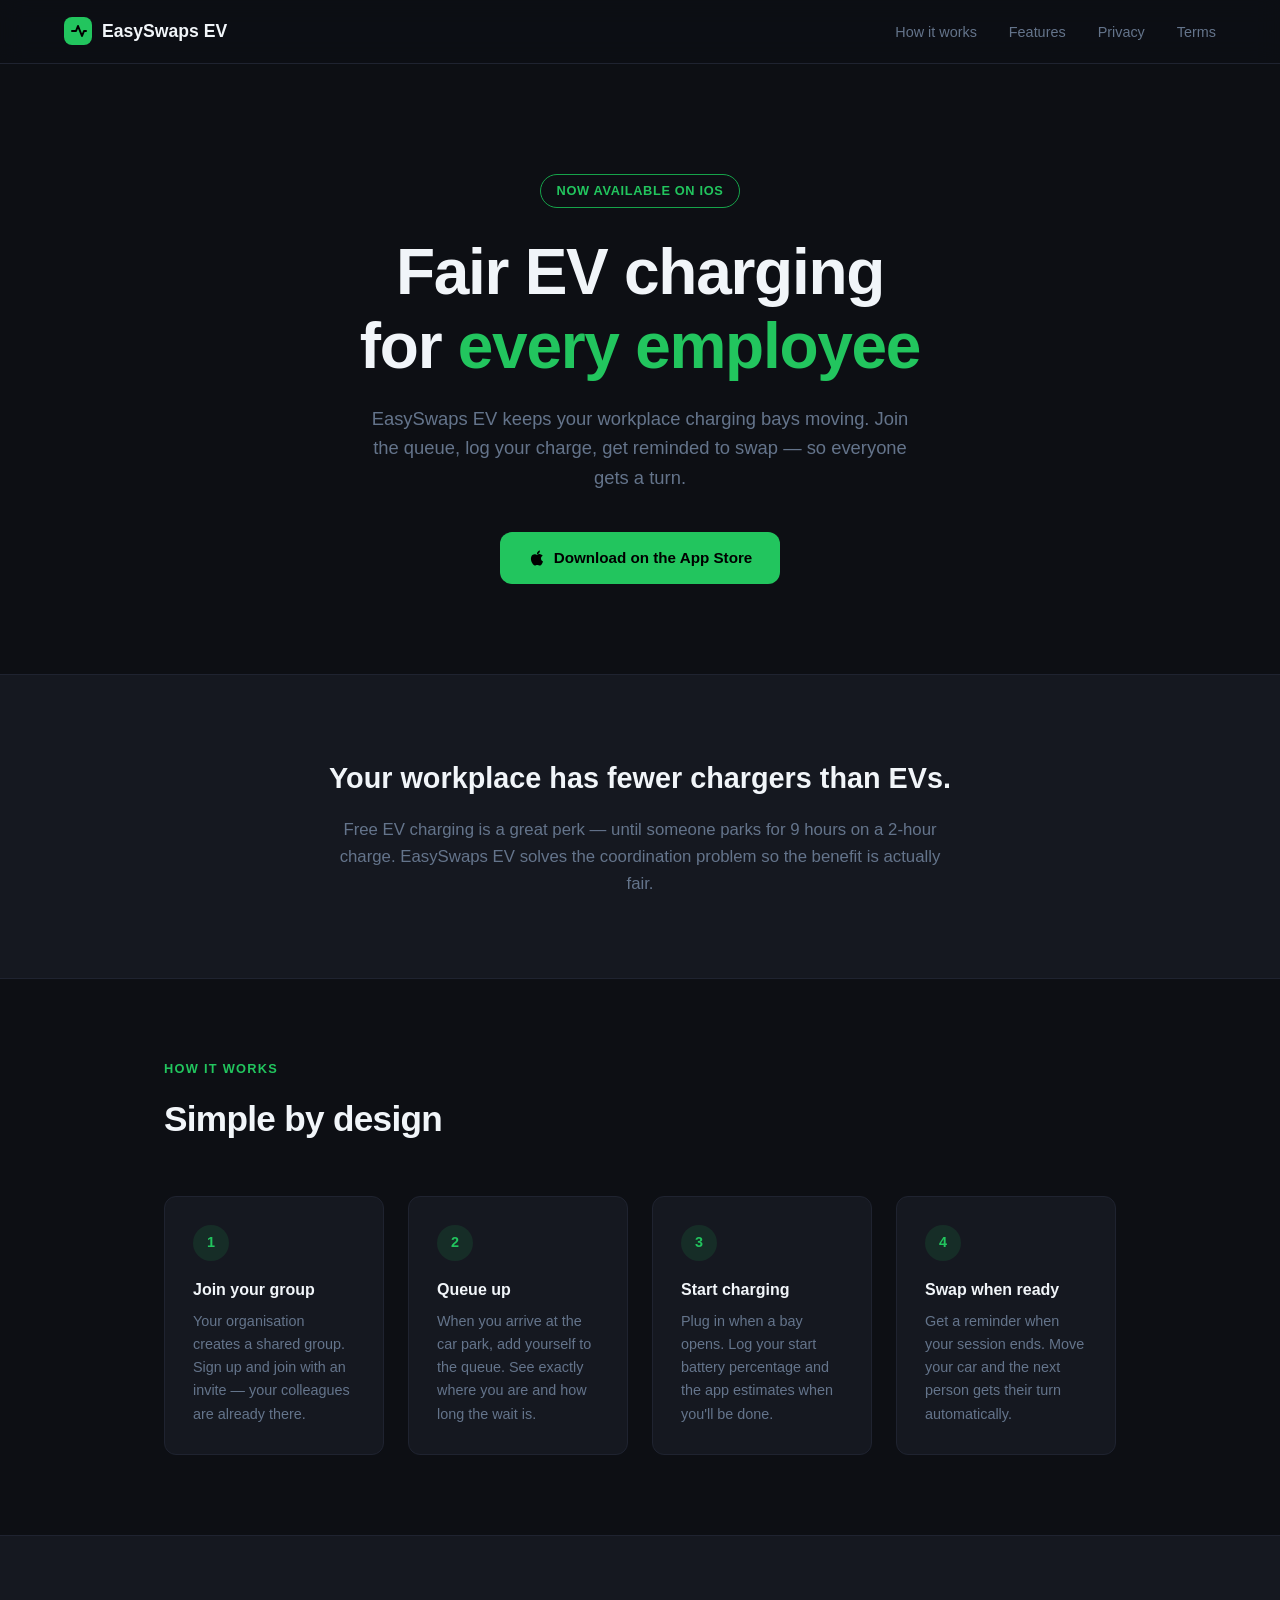
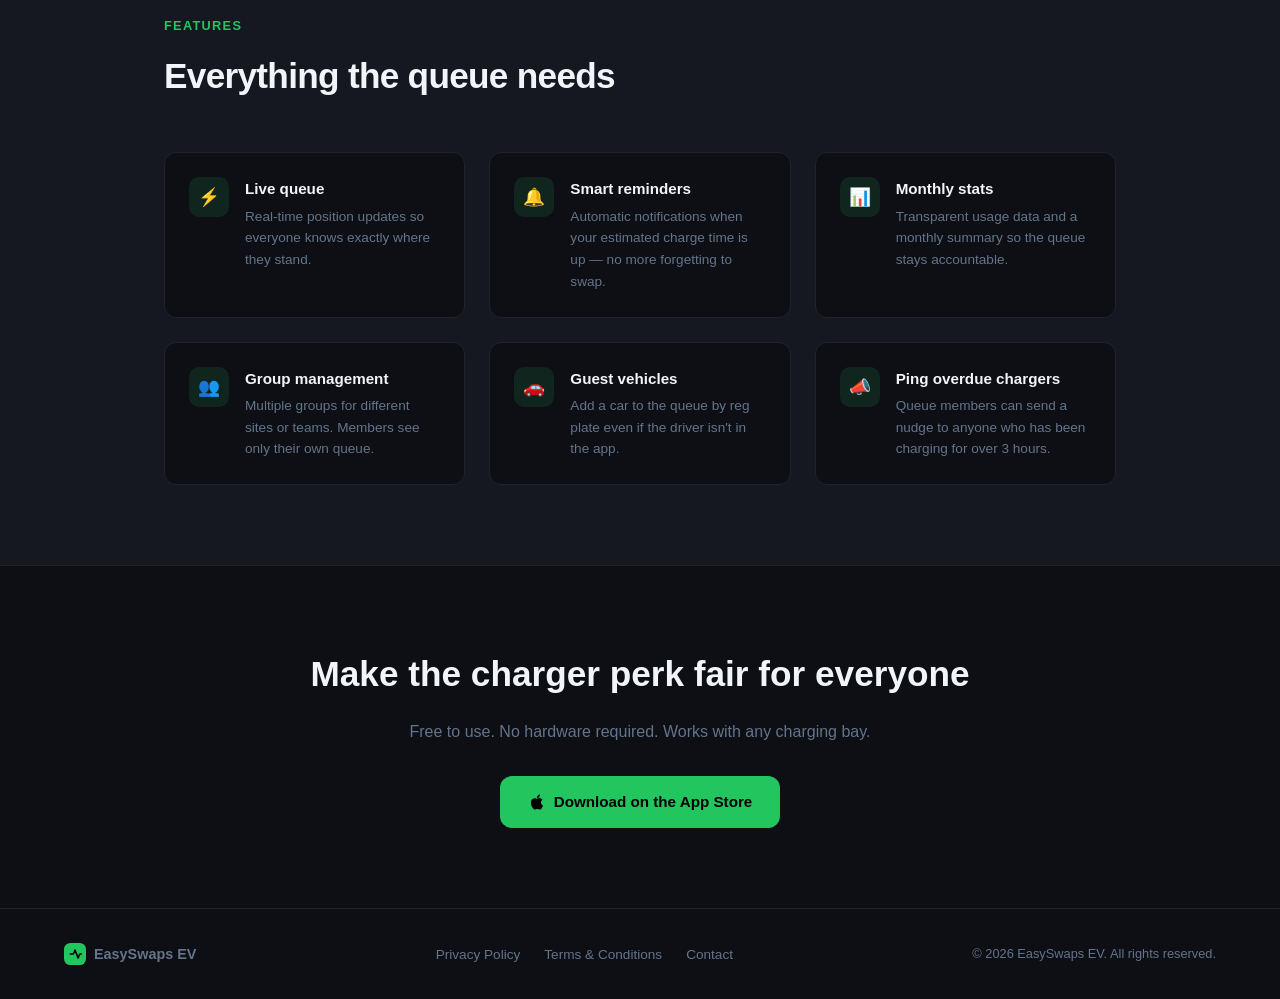
==== index.html @ 874abea4 "feat: initial website — homepage, privacy policy, terms and conditions Co-Authored-By: Claude Sonnet" ====
<!DOCTYPE html>
<html lang="en">
<head>
  <meta charset="UTF-8" />
  <meta name="viewport" content="width=device-width, initial-scale=1.0" />
  <meta name="description" content="EasySwaps EV — the fair workplace EV charging queue app. Join, charge, swap. No more charger hogging." />
  <title>EasySwaps EV — Fair Workplace EV Charging</title>
  <link rel="stylesheet" href="style.css" />
</head>
<body>

<nav>
  <a href="/" class="nav-logo">
    <svg width="28" height="28" viewBox="0 0 28 28" fill="none">
      <rect width="28" height="28" rx="8" fill="#22c55e"/>
      <path d="M8 14h4l2-5 4 10 2-5h2" stroke="#000" stroke-width="2" stroke-linecap="round" stroke-linejoin="round"/>
    </svg>
    EasySwaps EV
  </a>
  <ul class="nav-links">
    <li><a href="#how-it-works">How it works</a></li>
    <li><a href="#features">Features</a></li>
    <li><a href="privacy.html">Privacy</a></li>
    <li><a href="terms.html">Terms</a></li>
  </ul>
</nav>

<!-- HERO -->
<section class="hero">
  <div class="container">
    <div class="hero-badge">Now available on iOS</div>
    <h1>Fair EV charging<br>for <span>every employee</span></h1>
    <p>EasySwaps EV keeps your workplace charging bays moving. Join the queue, log your charge, get reminded to swap — so everyone gets a turn.</p>
    <div class="hero-actions">
      <a href="#" class="btn btn-primary">
        <svg width="18" height="18" viewBox="0 0 24 24" fill="currentColor"><path d="M18.71 19.5c-.83 1.24-1.71 2.45-3.05 2.47-1.34.03-1.77-.79-3.29-.79-1.53 0-2 .77-3.27.82-1.31.05-2.3-1.32-3.14-2.53C4.25 17 2.94 12.45 4.7 9.39c.87-1.52 2.43-2.48 4.12-2.51 1.28-.02 2.5.87 3.29.87.78 0 2.26-1.07 3.8-.91.65.03 2.47.26 3.64 1.98l-.09.06c-.22.15-2.18 1.27-2.16 3.8.03 3.02 2.65 4.03 2.68 4.04l-.07.28ZM13 3.5c.73-.83 1.94-1.46 2.94-1.5.13 1.17-.34 2.35-1.04 3.19-.69.85-1.83 1.51-2.95 1.42-.15-1.15.41-2.35 1.05-3.11Z"/></svg>
        Download on the App Store
      </a>
    </div>
  </div>
</section>

<!-- PROBLEM -->
<section class="problem">
  <div class="container">
    <h2>Your workplace has fewer chargers than EVs.</h2>
    <p>Free EV charging is a great perk — until someone parks for 9 hours on a 2-hour charge. EasySwaps EV solves the coordination problem so the benefit is actually fair.</p>
  </div>
</section>

<!-- HOW IT WORKS -->
<section id="how-it-works">
  <div class="container">
    <div class="section-label">How it works</div>
    <h2 class="section-title">Simple by design</h2>
    <div class="steps">
      <div class="step">
        <div class="step-number">1</div>
        <h3>Join your group</h3>
        <p>Your organisation creates a shared group. Sign up and join with an invite — your colleagues are already there.</p>
      </div>
      <div class="step">
        <div class="step-number">2</div>
        <h3>Queue up</h3>
        <p>When you arrive at the car park, add yourself to the queue. See exactly where you are and how long the wait is.</p>
      </div>
      <div class="step">
        <div class="step-number">3</div>
        <h3>Start charging</h3>
        <p>Plug in when a bay opens. Log your start battery percentage and the app estimates when you'll be done.</p>
      </div>
      <div class="step">
        <div class="step-number">4</div>
        <h3>Swap when ready</h3>
        <p>Get a reminder when your session ends. Move your car and the next person gets their turn automatically.</p>
      </div>
    </div>
  </div>
</section>

<!-- FEATURES -->
<section class="features-bg" id="features">
  <div class="container">
    <div class="section-label">Features</div>
    <h2 class="section-title">Everything the queue needs</h2>
    <div class="features-grid">

      <div class="feature">
        <div class="feature-icon">⚡</div>
        <div>
          <h3>Live queue</h3>
          <p>Real-time position updates so everyone knows exactly where they stand.</p>
        </div>
      </div>

      <div class="feature">
        <div class="feature-icon">🔔</div>
        <div>
          <h3>Smart reminders</h3>
          <p>Automatic notifications when your estimated charge time is up — no more forgetting to swap.</p>
        </div>
      </div>

      <div class="feature">
        <div class="feature-icon">📊</div>
        <div>
          <h3>Monthly stats</h3>
          <p>Transparent usage data and a monthly summary so the queue stays accountable.</p>
        </div>
      </div>

      <div class="feature">
        <div class="feature-icon">👥</div>
        <div>
          <h3>Group management</h3>
          <p>Multiple groups for different sites or teams. Members see only their own queue.</p>
        </div>
      </div>

      <div class="feature">
        <div class="feature-icon">🚗</div>
        <div>
          <h3>Guest vehicles</h3>
          <p>Add a car to the queue by reg plate even if the driver isn't in the app.</p>
        </div>
      </div>

      <div class="feature">
        <div class="feature-icon">📣</div>
        <div>
          <h3>Ping overdue chargers</h3>
          <p>Queue members can send a nudge to anyone who has been charging for over 3 hours.</p>
        </div>
      </div>

    </div>
  </div>
</section>

<!-- CTA -->
<section class="cta">
  <div class="container">
    <h2>Make the charger perk fair for everyone</h2>
    <p>Free to use. No hardware required. Works with any charging bay.</p>
    <a href="#" class="btn btn-primary">
      <svg width="18" height="18" viewBox="0 0 24 24" fill="currentColor"><path d="M18.71 19.5c-.83 1.24-1.71 2.45-3.05 2.47-1.34.03-1.77-.79-3.29-.79-1.53 0-2 .77-3.27.82-1.31.05-2.3-1.32-3.14-2.53C4.25 17 2.94 12.45 4.7 9.39c.87-1.52 2.43-2.48 4.12-2.51 1.28-.02 2.5.87 3.29.87.78 0 2.26-1.07 3.8-.91.65.03 2.47.26 3.64 1.98l-.09.06c-.22.15-2.18 1.27-2.16 3.8.03 3.02 2.65 4.03 2.68 4.04l-.07.28ZM13 3.5c.73-.83 1.94-1.46 2.94-1.5.13 1.17-.34 2.35-1.04 3.19-.69.85-1.83 1.51-2.95 1.42-.15-1.15.41-2.35 1.05-3.11Z"/></svg>
      Download on the App Store
    </a>
  </div>
</section>

<footer>
  <div class="footer-logo">
    <svg width="22" height="22" viewBox="0 0 28 28" fill="none">
      <rect width="28" height="28" rx="8" fill="#22c55e"/>
      <path d="M8 14h4l2-5 4 10 2-5h2" stroke="#000" stroke-width="2" stroke-linecap="round" stroke-linejoin="round"/>
    </svg>
    EasySwaps EV
  </div>
  <ul class="footer-links">
    <li><a href="privacy.html">Privacy Policy</a></li>
    <li><a href="terms.html">Terms &amp; Conditions</a></li>
    <li><a href="mailto:support@easyswapsev.co.uk">Contact</a></li>
  </ul>
  <span class="footer-copy">&copy; 2026 EasySwaps EV. All rights reserved.</span>
</footer>

</body>
</html>
---- style.css ----
*, *::before, *::after { box-sizing: border-box; margin: 0; padding: 0; }

:root {
  --bg:        #0d0f14;
  --surface:   #151820;
  --border:    #1f2330;
  --green:     #22c55e;
  --green-dim: #16a34a;
  --text:      #f1f5f9;
  --muted:     #64748b;
  --radius:    12px;
}

html { scroll-behavior: smooth; }

body {
  background: var(--bg);
  color: var(--text);
  font-family: -apple-system, BlinkMacSystemFont, "SF Pro Display", "Segoe UI", sans-serif;
  font-size: 16px;
  line-height: 1.6;
  -webkit-font-smoothing: antialiased;
}

a { color: var(--green); text-decoration: none; }
a:hover { text-decoration: underline; }

/* ── NAV ── */
nav {
  position: sticky;
  top: 0;
  z-index: 100;
  display: flex;
  align-items: center;
  justify-content: space-between;
  padding: 0 5%;
  height: 64px;
  background: rgba(13, 15, 20, 0.85);
  backdrop-filter: blur(12px);
  -webkit-backdrop-filter: blur(12px);
  border-bottom: 1px solid var(--border);
}

.nav-logo {
  display: flex;
  align-items: center;
  gap: 10px;
  font-weight: 700;
  font-size: 1.1rem;
  color: var(--text);
  text-decoration: none;
}

.nav-logo svg { flex-shrink: 0; }

.nav-links {
  display: flex;
  gap: 32px;
  list-style: none;
}

.nav-links a {
  color: var(--muted);
  font-size: 0.9rem;
  font-weight: 500;
  transition: color 0.2s;
}

.nav-links a:hover { color: var(--text); text-decoration: none; }

/* ── LAYOUT ── */
.container {
  max-width: 1080px;
  margin: 0 auto;
  padding: 0 5%;
}

section { padding: 80px 0; }

/* ── HERO ── */
.hero {
  text-align: center;
  padding: 110px 0 90px;
}

.hero-badge {
  display: inline-block;
  padding: 6px 16px;
  border-radius: 999px;
  border: 1px solid var(--green-dim);
  color: var(--green);
  font-size: 0.8rem;
  font-weight: 600;
  letter-spacing: 0.05em;
  text-transform: uppercase;
  margin-bottom: 28px;
}

.hero h1 {
  font-size: clamp(2.4rem, 5vw, 4rem);
  font-weight: 800;
  line-height: 1.15;
  letter-spacing: -0.02em;
  margin-bottom: 20px;
}

.hero h1 span { color: var(--green); }

.hero p {
  font-size: 1.15rem;
  color: var(--muted);
  max-width: 560px;
  margin: 0 auto 40px;
}

.btn {
  display: inline-flex;
  align-items: center;
  gap: 8px;
  padding: 14px 28px;
  border-radius: var(--radius);
  font-weight: 600;
  font-size: 0.95rem;
  transition: opacity 0.2s;
  cursor: pointer;
  border: none;
}

.btn-primary { background: var(--green); color: #000; }
.btn-primary:hover { opacity: 0.85; text-decoration: none; }
.btn-ghost {
  background: transparent;
  color: var(--text);
  border: 1px solid var(--border);
}
.btn-ghost:hover { border-color: var(--muted); text-decoration: none; }

.hero-actions { display: flex; gap: 12px; justify-content: center; flex-wrap: wrap; }

/* ── PROBLEM ── */
.problem {
  background: var(--surface);
  border-top: 1px solid var(--border);
  border-bottom: 1px solid var(--border);
  text-align: center;
}

.problem h2 { font-size: 1.8rem; font-weight: 700; margin-bottom: 16px; }
.problem p { color: var(--muted); max-width: 620px; margin: 0 auto; font-size: 1.05rem; }

/* ── HOW IT WORKS ── */
.section-label {
  color: var(--green);
  font-size: 0.8rem;
  font-weight: 700;
  letter-spacing: 0.1em;
  text-transform: uppercase;
  margin-bottom: 12px;
}

.section-title {
  font-size: clamp(1.6rem, 3vw, 2.2rem);
  font-weight: 700;
  letter-spacing: -0.02em;
  margin-bottom: 48px;
}

.steps {
  display: grid;
  grid-template-columns: repeat(auto-fit, minmax(220px, 1fr));
  gap: 24px;
}

.step {
  background: var(--surface);
  border: 1px solid var(--border);
  border-radius: var(--radius);
  padding: 28px;
}

.step-number {
  width: 36px;
  height: 36px;
  border-radius: 50%;
  background: rgba(34, 197, 94, 0.12);
  color: var(--green);
  font-weight: 700;
  font-size: 0.9rem;
  display: flex;
  align-items: center;
  justify-content: center;
  margin-bottom: 16px;
}

.step h3 { font-size: 1rem; font-weight: 600; margin-bottom: 8px; }
.step p  { color: var(--muted); font-size: 0.9rem; }

/* ── FEATURES ── */
.features-bg { background: var(--surface); border-top: 1px solid var(--border); border-bottom: 1px solid var(--border); }

.features-grid {
  display: grid;
  grid-template-columns: repeat(auto-fit, minmax(260px, 1fr));
  gap: 24px;
}

.feature {
  display: flex;
  gap: 16px;
  padding: 24px;
  background: var(--bg);
  border: 1px solid var(--border);
  border-radius: var(--radius);
}

.feature-icon {
  width: 40px;
  height: 40px;
  flex-shrink: 0;
  border-radius: 10px;
  background: rgba(34, 197, 94, 0.12);
  display: flex;
  align-items: center;
  justify-content: center;
  color: var(--green);
  font-size: 1.1rem;
}

.feature h3 { font-size: 0.95rem; font-weight: 600; margin-bottom: 4px; }
.feature p  { color: var(--muted); font-size: 0.85rem; }

/* ── CTA ── */
.cta { text-align: center; }
.cta h2 { font-size: clamp(1.6rem, 3vw, 2.2rem); font-weight: 700; margin-bottom: 16px; }
.cta p  { color: var(--muted); margin-bottom: 32px; }

/* ── FOOTER ── */
footer {
  border-top: 1px solid var(--border);
  padding: 32px 5%;
  display: flex;
  align-items: center;
  justify-content: space-between;
  flex-wrap: wrap;
  gap: 16px;
}

.footer-logo {
  display: flex;
  align-items: center;
  gap: 8px;
  font-weight: 600;
  font-size: 0.9rem;
  color: var(--muted);
}

.footer-links {
  display: flex;
  gap: 24px;
  list-style: none;
}

.footer-links a { color: var(--muted); font-size: 0.85rem; }
.footer-links a:hover { color: var(--text); text-decoration: none; }

.footer-copy { color: var(--muted); font-size: 0.8rem; }

/* ── LEGAL PAGES ── */
.legal-hero {
  padding: 80px 0 48px;
  border-bottom: 1px solid var(--border);
}

.legal-hero h1 { font-size: 2.2rem; font-weight: 700; margin-bottom: 8px; }
.legal-hero p  { color: var(--muted); }

.legal-body { padding: 60px 0 80px; }

.legal-body h2 {
  font-size: 1.15rem;
  font-weight: 600;
  margin: 40px 0 12px;
  color: var(--text);
}

.legal-body h2:first-child { margin-top: 0; }

.legal-body p { color: var(--muted); margin-bottom: 14px; font-size: 0.95rem; }

.legal-body ul {
  color: var(--muted);
  font-size: 0.95rem;
  padding-left: 20px;
  margin-bottom: 14px;
}

.legal-body li { margin-bottom: 6px; }
.legal-body a  { color: var(--green); }

.legal-max { max-width: 720px; }

/* ── RESPONSIVE ── */
@media (max-width: 600px) {
  nav { padding: 0 20px; }
  .nav-links { gap: 20px; }
  section { padding: 56px 0; }
  footer { flex-direction: column; align-items: flex-start; }
}
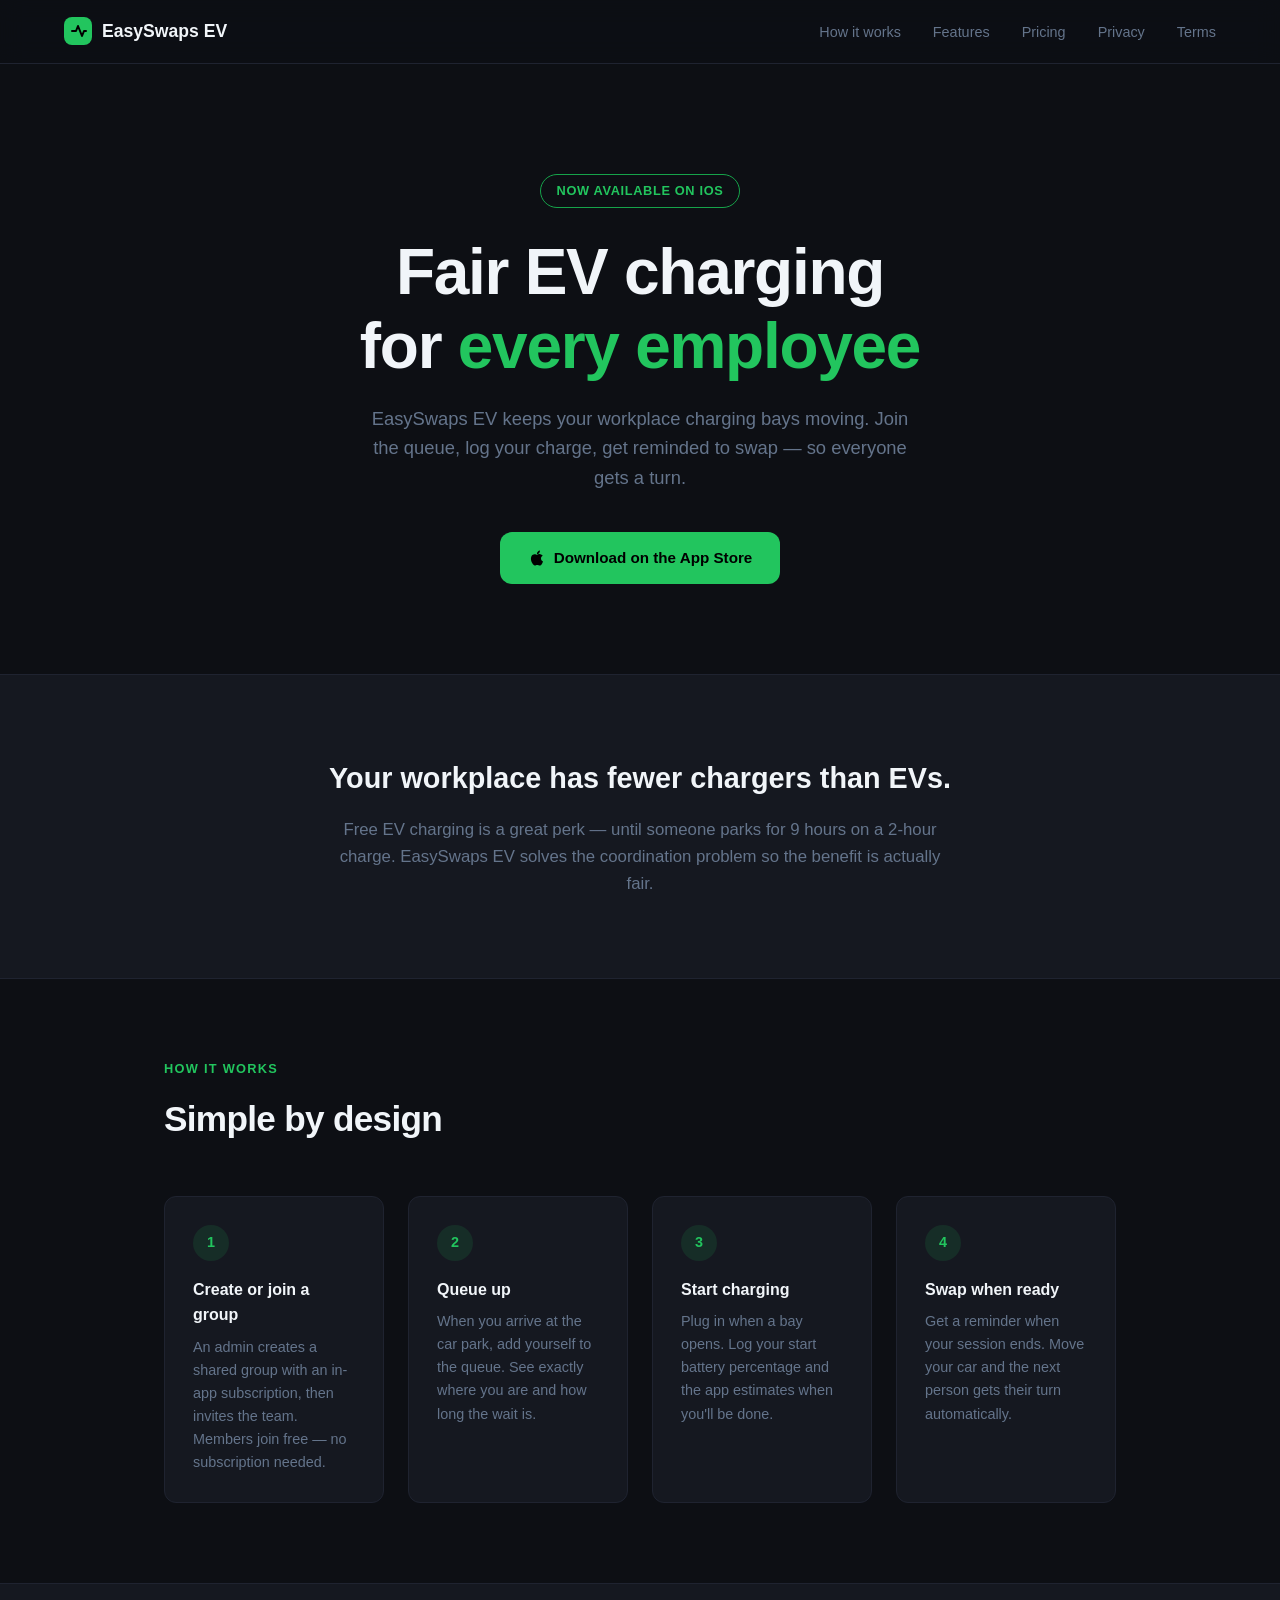
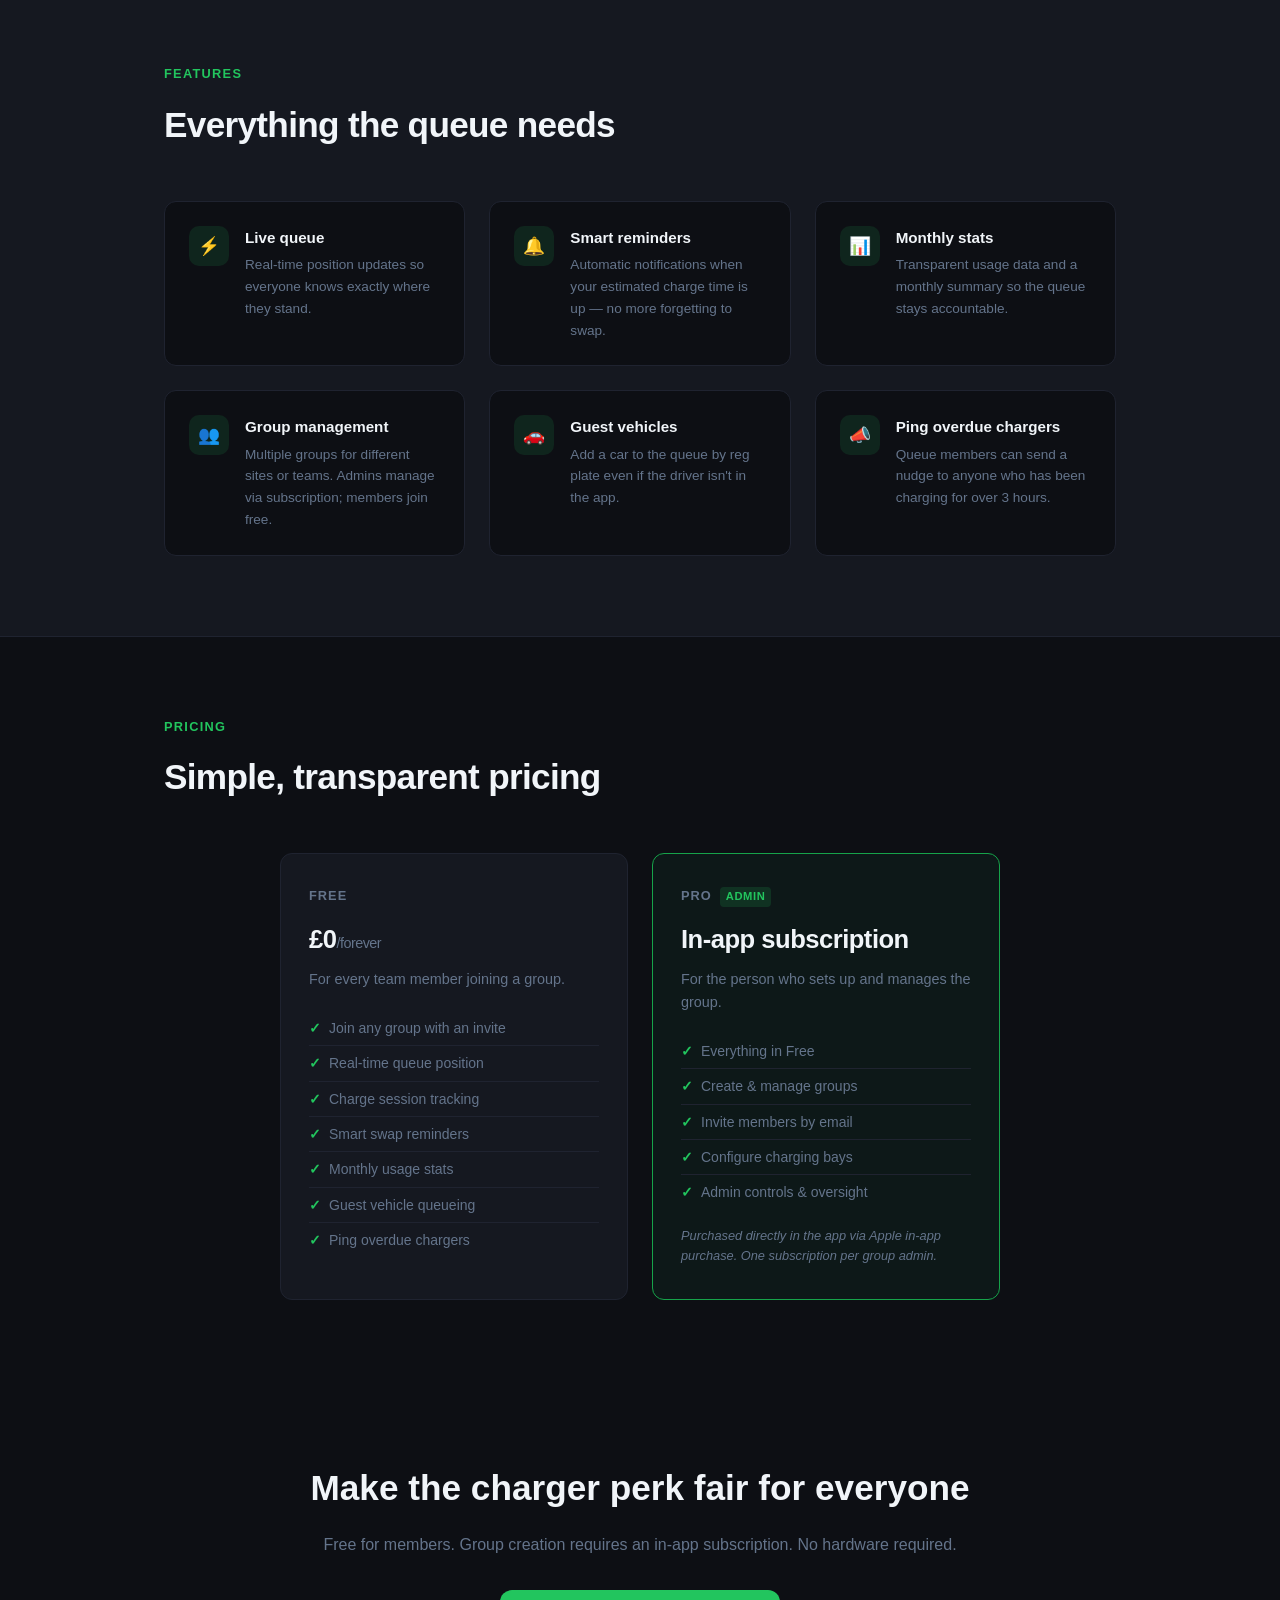
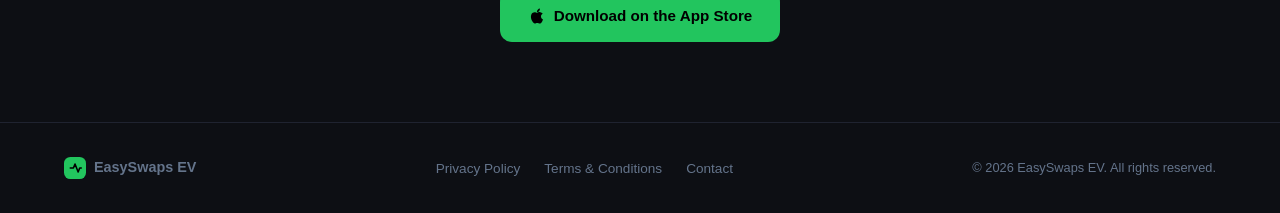
==== commit 3ec53b48: "feat: add pricing section and clarify in-app subscription for group creation Co-Authored-By: Claude " ====
--- a/index.html
+++ b/index.html
@@ -20,6 +20,7 @@
   <ul class="nav-links">
     <li><a href="#how-it-works">How it works</a></li>
     <li><a href="#features">Features</a></li>
+    <li><a href="#pricing">Pricing</a></li>
     <li><a href="privacy.html">Privacy</a></li>
     <li><a href="terms.html">Terms</a></li>
   </ul>
@@ -56,8 +57,8 @@
     <div class="steps">
       <div class="step">
         <div class="step-number">1</div>
-        <h3>Join your group</h3>
-        <p>Your organisation creates a shared group. Sign up and join with an invite — your colleagues are already there.</p>
+        <h3>Create or join a group</h3>
+        <p>An admin creates a shared group with an in-app subscription, then invites the team. Members join free — no subscription needed.</p>
       </div>
       <div class="step">
         <div class="step-number">2</div>
@@ -113,7 +114,7 @@
         <div class="feature-icon">👥</div>
         <div>
           <h3>Group management</h3>
-          <p>Multiple groups for different sites or teams. Members see only their own queue.</p>
+          <p>Multiple groups for different sites or teams. Admins manage via subscription; members join free.</p>
         </div>
       </div>
 
@@ -137,11 +138,51 @@
   </div>
 </section>
 
+<!-- PRICING -->
+<section id="pricing">
+  <div class="container">
+    <div class="section-label">Pricing</div>
+    <h2 class="section-title">Simple, transparent pricing</h2>
+    <div class="pricing-grid">
+
+      <div class="pricing-card">
+        <div class="pricing-tier">Free</div>
+        <div class="pricing-price">£0<span>/forever</span></div>
+        <p class="pricing-desc">For every team member joining a group.</p>
+        <ul class="pricing-list">
+          <li>Join any group with an invite</li>
+          <li>Real-time queue position</li>
+          <li>Charge session tracking</li>
+          <li>Smart swap reminders</li>
+          <li>Monthly usage stats</li>
+          <li>Guest vehicle queueing</li>
+          <li>Ping overdue chargers</li>
+        </ul>
+      </div>
+
+      <div class="pricing-card pricing-card--pro">
+        <div class="pricing-tier">PRO <span class="pro-badge">Admin</span></div>
+        <div class="pricing-price">In-app subscription<span></span></div>
+        <p class="pricing-desc">For the person who sets up and manages the group.</p>
+        <ul class="pricing-list">
+          <li>Everything in Free</li>
+          <li>Create &amp; manage groups</li>
+          <li>Invite members by email</li>
+          <li>Configure charging bays</li>
+          <li>Admin controls &amp; oversight</li>
+        </ul>
+        <p class="pricing-note">Purchased directly in the app via Apple in-app purchase. One subscription per group admin.</p>
+      </div>
+
+    </div>
+  </div>
+</section>
+
 <!-- CTA -->
 <section class="cta">
   <div class="container">
     <h2>Make the charger perk fair for everyone</h2>
-    <p>Free to use. No hardware required. Works with any charging bay.</p>
+    <p>Free for members. Group creation requires an in-app subscription. No hardware required.</p>
     <a href="#" class="btn btn-primary">
       <svg width="18" height="18" viewBox="0 0 24 24" fill="currentColor"><path d="M18.71 19.5c-.83 1.24-1.71 2.45-3.05 2.47-1.34.03-1.77-.79-3.29-.79-1.53 0-2 .77-3.27.82-1.31.05-2.3-1.32-3.14-2.53C4.25 17 2.94 12.45 4.7 9.39c.87-1.52 2.43-2.48 4.12-2.51 1.28-.02 2.5.87 3.29.87.78 0 2.26-1.07 3.8-.91.65.03 2.47.26 3.64 1.98l-.09.06c-.22.15-2.18 1.27-2.16 3.8.03 3.02 2.65 4.03 2.68 4.04l-.07.28ZM13 3.5c.73-.83 1.94-1.46 2.94-1.5.13 1.17-.34 2.35-1.04 3.19-.69.85-1.83 1.51-2.95 1.42-.15-1.15.41-2.35 1.05-3.11Z"/></svg>
       Download on the App Store
--- a/style.css
+++ b/style.css
@@ -265,6 +265,100 @@
 
 .footer-copy { color: var(--muted); font-size: 0.8rem; }
 
+/* ── PRICING ── */
+.pricing-grid {
+  display: grid;
+  grid-template-columns: repeat(auto-fit, minmax(280px, 1fr));
+  gap: 24px;
+  max-width: 720px;
+  margin: 0 auto;
+}
+
+.pricing-card {
+  background: var(--surface);
+  border: 1px solid var(--border);
+  border-radius: var(--radius);
+  padding: 32px 28px;
+}
+
+.pricing-card--pro {
+  border-color: var(--green-dim);
+  background: rgba(34, 197, 94, 0.05);
+}
+
+.pricing-tier {
+  display: flex;
+  align-items: center;
+  gap: 8px;
+  font-size: 0.8rem;
+  font-weight: 700;
+  letter-spacing: 0.08em;
+  text-transform: uppercase;
+  color: var(--muted);
+  margin-bottom: 12px;
+}
+
+.pro-badge {
+  background: rgba(34, 197, 94, 0.15);
+  color: var(--green);
+  border-radius: 4px;
+  padding: 1px 6px;
+  font-size: 0.7rem;
+  text-transform: uppercase;
+  letter-spacing: 0.05em;
+}
+
+.pricing-price {
+  font-size: 1.6rem;
+  font-weight: 700;
+  margin-bottom: 8px;
+  letter-spacing: -0.02em;
+}
+
+.pricing-price span {
+  font-size: 0.9rem;
+  font-weight: 400;
+  color: var(--muted);
+}
+
+.pricing-desc {
+  color: var(--muted);
+  font-size: 0.9rem;
+  margin-bottom: 20px;
+}
+
+.pricing-list {
+  list-style: none;
+  margin-bottom: 0;
+  padding: 0;
+}
+
+.pricing-list li {
+  color: var(--muted);
+  font-size: 0.875rem;
+  padding: 6px 0;
+  border-bottom: 1px solid var(--border);
+  display: flex;
+  align-items: center;
+  gap: 8px;
+}
+
+.pricing-list li::before {
+  content: "✓";
+  color: var(--green);
+  font-weight: 700;
+  flex-shrink: 0;
+}
+
+.pricing-list li:last-child { border-bottom: none; }
+
+.pricing-note {
+  margin-top: 16px !important;
+  font-size: 0.8rem !important;
+  color: var(--muted);
+  font-style: italic;
+}
+
 /* ── LEGAL PAGES ── */
 .legal-hero {
   padding: 80px 0 48px;
